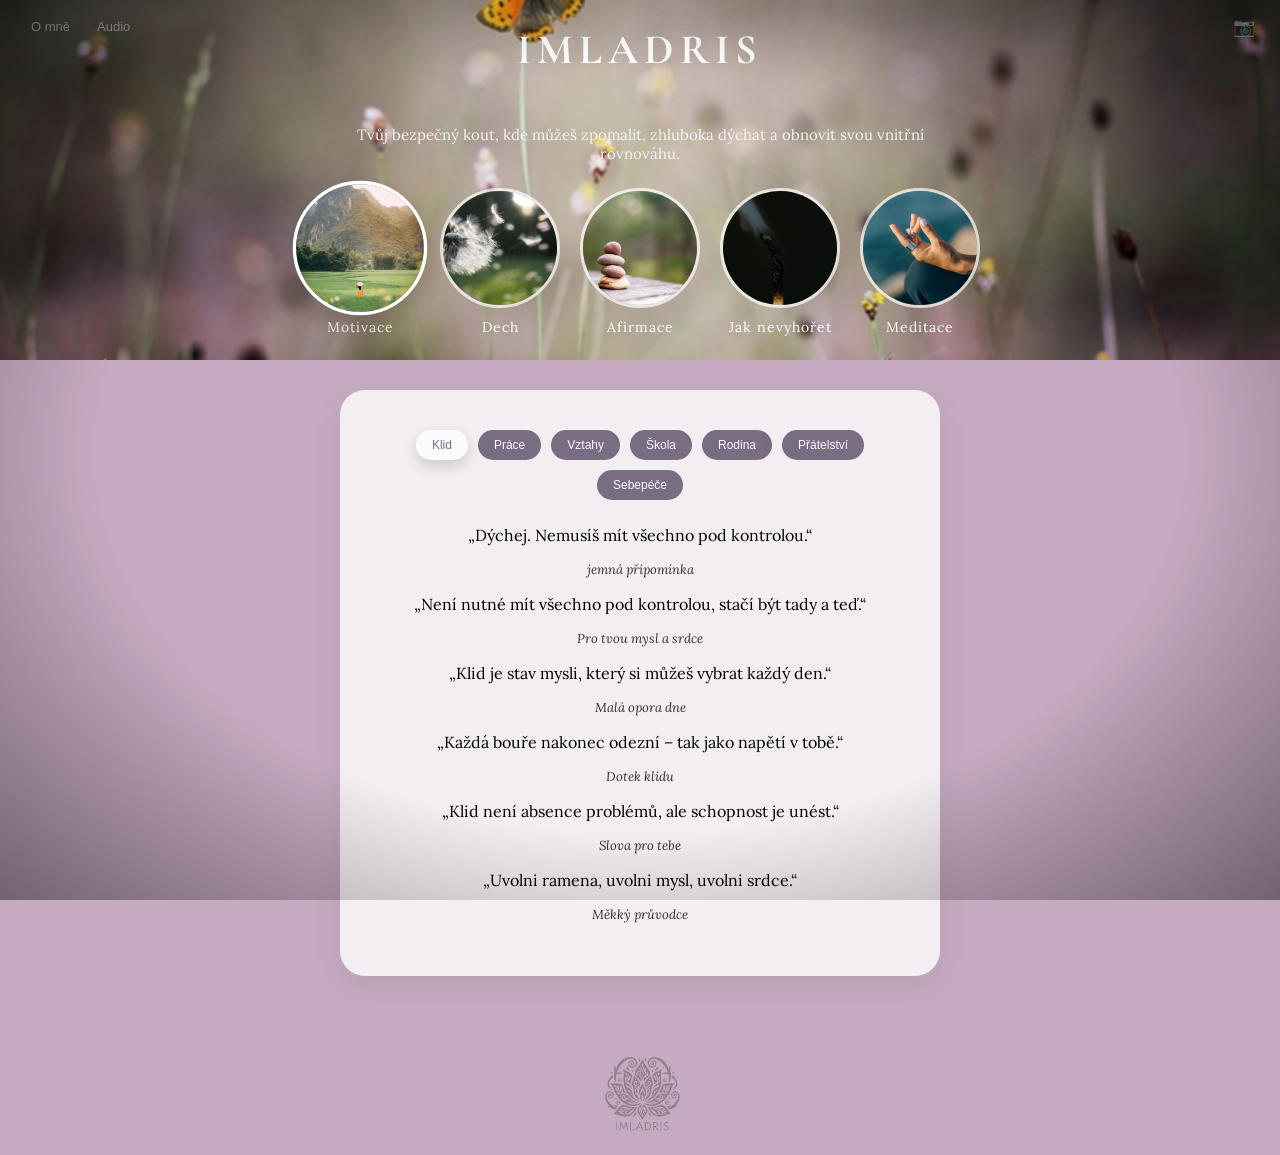
==== index.html @ 2e2b62f1 "zase nejaky upravy ADHD" ====
<!DOCTYPE html>
<html lang="cs">
<head>
  <meta charset="UTF-8">
  <title>Imladris</title>

  <!-- Font pro nadpisy -->
  <link href="https://fonts.googleapis.com/css2?family=Aboreto&display=swap" rel="stylesheet">

  <!-- Font pro běžný text -->
  <link href="https://fonts.googleapis.com/css2?family=Cormorant+Garamond:wght@400;500&display=swap" rel="stylesheet">

  <link rel="stylesheet" href="style.css">
</head>

<body>

<!-- ===== HORNÍ LIŠTA ===== -->
<div class="top-bar">
  <div class="top-left">
    <button class="top-link" onclick="openInfo('about')">O mně</button>
    <button class="top-link" onclick="openInfo('audio')">Audio</button>
  </div>

  <div class="top-right">
    <span class="insta-icon">📷</span>
  </div>
</div>

<div id="about" class="info-box">Zatím tu nic není, ale brzy přibyde 💛</div>
<div id="audio" class="info-box">Zatím tu nic není, ale brzy přibyde 🎧</div>

<!-- ===== HERO ===== -->
<header class="hero">
  <div class="hero-overlay">
    <h1>IMLADRIS</h1>
    <div class="title-line"></div>
    <p class="hero-subtitle">
      Tvůj bezpečný kout, kde můžeš zpomalit, zhluboka dýchat a obnovit svou vnitřní rovnováhu.
    </p>

    <div class="image-menu">
      <div class="image-btn active" onclick="openSection('motivace', this)">
        <img src="images/motivace.jpg">
        <span>Motivace</span>
      </div>

      <div class="image-btn" onclick="openSection('dech', this)">
        <img src="images/dechove_cviceni.jpg">
        <span>Dech</span>
      </div>

      <div class="image-btn" onclick="openSection('afirmace', this)">
        <img src="images/peace.jpg">
        <span>Afirmace</span>
      </div>

      <div class="image-btn" onclick="openSection('nevyhoreni', this)">
        <img src="images/vyhoreni.jpg">
        <span>Jak nevyhořet</span>
      </div>

      <div class="image-btn" onclick="openSection('meditace', this)">
        <img src="images/meditace.jpg">
        <span>Meditace</span>
      </div>
    </div>
  </div>
</header>

<!-- ===== OBSAH ===== -->
<main class="content">

<!-- ========== MOTIVACE ========== -->
<section id="motivace" class="page-section active">
  <div class="milk-card">

    <!-- KATEGORIE -->
    <div class="motivation-menu">
      <button class="mot-btn active" onclick="openMotivation('klid', this)">Klid</button>
      <button class="mot-btn" onclick="openMotivation('prace', this)">Práce</button>
      <button class="mot-btn" onclick="openMotivation('vztahy', this)">Vztahy</button>
      <button class="mot-btn" onclick="openMotivation('skola', this)">Škola</button>
      <button class="mot-btn" onclick="openMotivation('rodina', this)">Rodina</button>
      <button class="mot-btn" onclick="openMotivation('pratelstvi', this)">Přátelství</button>
      <button class="mot-btn" onclick="openMotivation('sebepce', this)">Sebepéče</button>
    </div>

    <!-- ====== OBSAHY ====== -->

    <!-- KLID -->
    <div id="klid" class="mot-content active">
      <p class="quote">„Dýchej. Nemusíš mít všechno pod kontrolou.“</p>
      <p class="author">jemná připomínka</p>

      <p class="quote">„Není nutné mít všechno pod kontrolou, stačí být tady a teď.“</p>
      <p class="author">Pro tvou mysl a srdce</p>

      <p class="quote">„Klid je stav mysli, který si můžeš vybrat každý den.“</p>
      <p class="author">Malá opora dne</p>

      <p class="quote">„Každá bouře nakonec odezní – tak jako napětí v tobě.“</p>
      <p class="author">Dotek klidu</p>

      <p class="quote">„Klid není absence problémů, ale schopnost je unést.“</p>
      <p class="author">Slova pro tebe</p>

      <p class="quote">„Uvolni ramena, uvolni mysl, uvolni srdce.“</p>
      <p class="author">Měkký průvodce</p>
    </div>

    <!-- PRÁCE -->
    <div id="prace" class="mot-content">
      <p class="quote">„Dělej jednu věc v klidu. To stačí.“</p>
      <p class="author">pro pracovní den</p>

      <p class="quote">„Malé kroky každý den vedou k velkým výsledkům.“</p>
      <p class="author">Jemná připomínka</p>

      <p class="quote">„Soustřeď se na to, co můžeš ovlivnit, a zbytek nech být.“</p>
      <p class="author">Praktická rada</p>

      <p class="quote">„Kvalita je důležitější než kvantita.“</p>
      <p class="author">Malá opora dne</p>

      <p class="quote">„Práce, která dává smysl, se zvládá snáz.“</p>
      <p class="author">Dotek klidu</p>

      <p class="quote">„Chyby nejsou selhání, ale lekce.“</p>
      <p class="author">Užitečná moudrost</p>

      <p class="quote">„Produktivita začíná klidem a pořádkem v mysli.“</p>
      <p class="author">Slova pro tebe</p>

      <p class="quote">„Není ostuda požádat o pomoc. Ostuda je zůstávat v tichém vyčerpání.“</p>
      <p class="author">Měkký průvodce</p>

      <p class="quote">„Motivace je jako oheň – potřebuje pravidelnou péči.“</p>
      <p class="author">Inspirace dne</p>

      <p class="quote">„Každý úkol je příležitost se něco naučit.“</p>
      <p class="author">Malá připomínka</p>

      <p class="quote">„Práce je součást cesty, ne celý cíl.“</p>
      <p class="author">Jemná myšlenka</p>
    </div>

    <!-- VZTAHY -->
    <div id="vztahy" class="mot-content">
      <p class="quote">„Laskavost je forma síly.“</p>
      <p class="author">pro srdce</p>

      <p class="quote">„Vztahy nejsou o dokonalosti, ale o porozumění a trpělivosti.“</p>
      <p class="author">Jemná připomínka</p>

      <p class="quote">„Každý vztah je lekce, která nás učí o nás samotných.“</p>
      <p class="author">Moudrá rada</p>

      <p class="quote">„Komunikace je most, který spojuje srdce.“</p>
      <p class="author">Dotek klidu</p>

      <p class="quote">„Respekt a laskavost jsou pevnější než očekávání.“</p>
      <p class="author">Slova pro tebe</p>

      <p class="quote">„Vztahy prospívají tam, kde je více porozumění než kritiky.“</p>
      <p class="author">Malá opora</p>

      <p class="quote">„Lidé se mění a vztahy rostou, když jim dáme prostor.“</p>
      <p class="author">Jemná myšlenka</p>

      <p class="quote">„Sdílení radosti i smutku posiluje pouto.“</p>
      <p class="author">Užitečná moudrost</p>

      <p class="quote">„Vztahy jsou zrcadlem – ukazují, co v sobě potřebujeme pochopit.“</p>
      <p class="author">Inspirace dne</p>

      <p class="quote">„Naslouchat znamená milovat beze slov.“</p>
      <p class="author">Jemná připomínka</p>

      <p class="quote">„Každý vztah stojí na malých gestech, která se skládají v blízkost.“</p>
      <p class="author">Dotek klidu</p>
    </div>

    <!-- ŠKOLA -->
    <div id="skola" class="mot-content">
      <p class="quote">„Nejlepší způsob, jak předpovědět budoucnost, je ji vytvořit.“</p>
      <p class="author">Abraham Lincoln</p>

      <p class="quote">„Učení je dobrodružství, ne závod.“</p>
      <p class="author">Jemná připomínka</p>

      <p class="quote">„Každý den můžeš začít znovu – s čistou tabulí.“</p>
      <p class="author">Nový začátek</p>

      <p class="quote">„Chyby jsou známkou toho, že to zkoušíš.“</p>
      <p class="author">Poučení dne</p>

      <p class="quote">„Trpělivost je klíčem k pochopení.“</p>
      <p class="author">Malá opora</p>

      <p class="quote">„Učení je investice do sebe sama.“</p>
      <p class="author">Moudrá rada</p>

      <p class="quote">„Každá otázka tě posune dál.“</p>
      <p class="author">Dotek klidu</p>

      <p class="quote">„Paměť roste opakováním, porozumění přemýšlením.“</p>
      <p class="author">Slova pro tebe</p>

      <p class="quote">„Odměň se za snahu, ne jen za výsledek.“</p>
      <p class="author">Malá radost</p>

      <p class="quote">„Sdílení znalostí posiluje pochopení.“</p>
      <p class="author">Užitečná moudrost</p>

      <p class="quote">„Každý den se můžeš naučit něco, co ti změní pohled.“</p>
      <p class="author">Inspirace dne</p>
    </div>

    <!-- RODINA -->
    <div id="rodina" class="mot-content">
      <p class="quote">„Rodina je místo, kde začíná láska a nikdy nekončí.“</p>
      <p class="author">Jemná připomínka</p>

      <p class="quote">„Domov nejsou zdi, ale lidé, kteří tě přijímají.“</p>
      <p class="author">Malá opora</p>

      <p class="quote">„Rodina učí trpělivosti, odpuštění a bezpodmínečné lásce.“</p>
      <p class="author">Užitečná moudrost</p>

      <p class="quote">„Každý člen rodiny přináší do života jedinečné světlo.“</p>
      <p class="author">Dotek klidu</p>

      <p class="quote">„Společné chvíle jsou poklady, které čas nemůže vzít.“</p>
      <p class="author">Slova pro tebe</p>

      <p class="quote">„Rodina je zázemí, kam se srdce vrací, i když se svět mění.“</p>
      <p class="author">Jemná myšlenka</p>

      <p class="quote">„Láska v rodině se nepočítá, jen se cítí.“</p>
      <p class="author">Inspirace dne</p>

      <p class="quote">„Naslouchání v rodině je dar, který se vrací.“</p>
      <p class="author">Malá opora</p>

      <p class="quote">„Rodina drží, když se cítíš ztracená.“</p>
      <p class="author">Jemná připomínka</p>

      <p class="quote">„I malá laskavost v rodině má velkou hodnotu.“</p>
      <p class="author">Dotek klidu</p>
    </div>

    <!-- PŘÁTELSTVÍ -->
    <div id="pratelstvi" class="mot-content">
      <p class="quote">„Přátelé jsou rodina, kterou si vybíráme.“</p>
      <p class="author">Jemná připomínka</p>

      <p class="quote">„Pravé přátelství roste z důvěry a respektu.“</p>
      <p class="author">Malá opora</p>

      <p class="quote">„S přáteli je smích radostnější a starosti lehčí.“</p>
      <p class="author">Dotek klidu</p>

      <p class="quote">„Přátelství není o množství času, ale o jeho kvalitě.“</p>
      <p class="author">Slova pro tebe</p>

      <p class="quote">„Dobrý přítel rozumí i tvému tichu.“</p>
      <p class="author">Jemná myšlenka</p>

      <p class="quote">„Přátelé ti pomáhají najít cestu, když ji sama nevidíš.“</p>
      <p class="author">Inspirace dne</p>

      <p class="quote">„Sdílení radosti nás učí vděčnosti.“</p>
      <p class="author">Malá opora</p>

      <p class="quote">„Přátelství je vzácné – pečuj o něj.“</p>
      <p class="author">Jemná připomínka</p>

      <p class="quote">„Skutečný přítel ti dovolí být sama sebou.“</p>
      <p class="author">Dotek klidu</p>

      <p class="quote">„Přátelství se pozná podle laskavosti, ne podle slov.“</p>
      <p class="author">Slova pro tebe</p>
    </div>

    <!-- SEBEPÉČE -->
    <div id="sebepce" class="mot-content">
      <p class="quote">„Péče o sebe není sobeckost, je to nutnost.“</p>
      <p class="author">Jemná připomínka</p>

      <p class="quote">„Odpočinek je součástí rovnováhy.“</p>
      <p class="author">Malá opora</p>

      <p class="quote">„Dovol si být tady a teď.“</p>
      <p class="author">Dotek klidu</p>

      <p class="quote">„Každý den si dopřej malou chvíli pro sebe.“</p>
      <p class="author">Slova pro tebe</p>

      <p class="quote">„Sebepéče začíná uznáním vlastních potřeb.“</p>
      <p class="author">Jemná myšlenka</p>

      <p class="quote">„Mé tělo i mysl si zaslouží laskavost.“</p>
      <p class="author">Inspirace dne</p>

      <p class="quote">„Když se starám o sebe, mohu lépe pečovat o ostatní.“</p>
      <p class="author">Malá opora</p>

      <p class="quote">„Malé radosti vedou k vnitřní rovnováze.“</p>
      <p class="author">Jemná připomínka</p>

      <p class="quote">„Říkat „ne“ je součást respektu k sobě.“</p>
      <p class="author">Dotek klidu</p>

      <p class="quote">„Sebepéče je investice do energie a klidu.“</p>
      <p class="author">Slova pro tebe</p>
    </div>

  </div>
</section>


    <!-- SEBEPÉČE -->
    <div id="sebepce" class="mot-content">
      <p class="quote">„Péče o sebe není sobeckost, je to nutnost.“</p>
      <p class="author">Jemná připomínka</p>

      <p class="quote">„Odpočinek je součástí rovnováhy.“</p>
      <p class="author">Malá opora</p>

      <p class="quote">„Dovol si být tady a teď.“</p>
      <p class="author">Dotek klidu</p>

      <p class="quote">„Každý den si dopřej malou chvíli pro sebe.“</p>
      <p class="author">Slova pro tebe</p>

      <p class="quote">„Sebepéče začíná uznáním vlastních potřeb.“</p>
      <p class="author">Jemná myšlenka</p>

      <p class="quote">„Mé tělo i mysl si zaslouží laskavost.“</p>
      <p class="author">Inspirace dne</p>

      <p class="quote">„Když se starám o sebe, mohu lépe pečovat o ostatní.“</p>
      <p class="author">Malá opora</p>

      <p class="quote">„Malé radosti vedou k vnitřní rovnováze.“</p>
      <p class="author">Jemná připomínka</p>

      <p class="quote">„Říkat „ne“ je součást respektu k sobě.“</p>
      <p class="author">Dotek klidu</p>

      <p class="quote">„Sebepéče je investice do energie a klidu.“</p>
      <p class="author">Slova pro tebe</p>

  </div>
</section>

  </div>
</section>

<!-- ========== DECHOVÉ CVIČENÍ ========== -->
<section id="dech" class="page-section">
  <div class="milk-card breath-section">

    <!-- KVĚT -->
    <div class="flower-wrap">
      <div class="flower">
        <span></span><span></span><span></span><span></span>
        <span></span><span></span><span></span><span></span>
      </div>
    </div>
<p class="quote">
  Sleduj pohyb květu jen jako jemnou připomínku zpomalit.<br>
  Nemusíš dýchat přesně podle něj – dýchej tak, jak je ti příjemné.
</p>

<p class="quote">„Dech je most mezi tělem a myslí.“</p>

<div class="breath-text">
  <p><strong>Nádech:</strong> klidně a přirozeně</p>
  <p><strong>Výdech:</strong> o něco delší než nádech</p>
  <p><strong>Pauza:</strong> jen když se sama objeví</p>
</div>

<p class="author">
  Pokud se kdykoli cítíš nepříjemně,<br>
  klidně se vrať ke svému přirozenému dechu.
</p>


</div>
</section>

<!-- ========== AFIRMACE ========== -->
<section id="afirmace" class="page-section">
  <div class="milk-card">

    <h2 class="section-title">Vyber si afirmace podle toho, co dnes potřebuješ</h2>

    <p class="intro-text">
      Afirmace jsou pozitivní věty, které mění vnitřní dialog, podporují klid,
      sebevědomí a motivaci. Pomáhají přijímat sebe i život s větší laskavostí.
    </p>

    <p class="intro-text"><em>Naslouchej sobě a klikni:</em></p>

    <!-- TLAČÍTKA -->
    <div class="affirmation-menu">
      <button class="aff-btn active" onclick="openAffirmation('af-klid', this)">Klid</button>
      <button class="aff-btn" onclick="openAffirmation('af-sebeduvera', this)">Sebedůvěra</button>
      <button class="aff-btn" onclick="openAffirmation('af-tezkedny', this)">Těžké dny</button>
      <button class="aff-btn" onclick="openAffirmation('af-rano', this)">Ráno</button>
      <button class="aff-btn" onclick="openAffirmation('af-vecer', this)">Večer</button>
    </div>

    <!-- ===== OBSAHY ===== -->

    <!-- KLID -->
    <div id="af-klid" class="aff-content active">
      <p class="aff">✧ Dýchám pomalu a moje tělo se uvolňuje.</p>
      <p class="aff">✧ Nemusím mít všechno pod kontrolou.</p>
      <p class="aff">✧ V tomto okamžiku jsem v bezpečí.</p>
      <p class="aff">✧ Dovoluji si zpomalit.</p>
      <p class="aff">✧ Klid začíná jedním vědomým nádechem.</p>
      <p class="aff">✧ Teď nemusím nic řešit.</p>
      <p class="aff">✧ Je v pořádku být unavená.</p>
    </div>

    <!-- SEBEDŮVĚRA -->
    <div id="af-sebeduvera" class="aff-content">
      <p class="aff">✧ Jsem dost dobrá taková, jaká jsem dnes.</p>
      <p class="aff">✧ Nemusím být dokonalá, abych měla hodnotu.</p>
      <p class="aff">✧ Věřím si, i když si nejsem jistá.</p>
      <p class="aff">✧ Moje cesta je jedinečná.</p>
      <p class="aff">✧ Dovoluji si růst vlastním tempem.</p>
      <p class="aff">✧ Moje rozhodnutí mají váhu.</p>
    </div>

    <!-- TĚŽKÉ DNY -->
    <div id="af-tezkedny" class="aff-content">
      <p class="aff">✧ Dnes stačí málo.</p>
      <p class="aff">✧ I to, že jsem vstala, se počítá.</p>
      <p class="aff">✧ Nemusím být silná pořád.</p>
      <p class="aff">✧ Tento den mě nedefinuje.</p>
      <p class="aff">✧ Je v pořádku cítit se tak, jak se cítím.</p>
      <p class="aff">✧ Dělám, co můžu – a to stačí.</p>
      <p class="aff">✧ I tohle přejde.</p>
    </div>

    <!-- RÁNO -->
    <div id="af-rano" class="aff-content">
      <p class="aff">✧ Dnes půjdu krok za krokem.</p>
      <p class="aff">✧ Dovoluji si začít pomalu.</p>
      <p class="aff">✧ Dnes budu k sobě laskavá.</p>
      <p class="aff">✧ Můj den nemusí být dokonalý, aby byl dobrý.</p>
      <p class="aff">✧ Otevřu se tomu, co den přinese.</p>
    </div>

    <!-- VEČER -->
    <div id="af-vecer" class="aff-content">
      <p class="aff">✧ Dělala jsem dnes, co bylo v mých silách.</p>
      <p class="aff">✧ Dovoluji si odložit dnešní starosti.</p>
      <p class="aff">✧ Teď je čas odpočinku.</p>
      <p class="aff">✧ Můj den může skončit klidem.</p>
      <p class="aff">✧ Teď je čas odpočinku.</p>
    </div>

  </div>
</section>

<!-- ========== NEVYHOŘET ========== -->
<section id="nevyhoreni" class="page-section">
  <div class="milk-card">

    <h2 class="section-title">Jak nevyhořet</h2>
    <p class="intro-text">
      Prostor pro zpomalení, návrat k sobě a ochranu vlastní energie.
    </p>

    <!-- TLAČÍTKA -->
    <div class="burnout-menu">
      <button class="burn-btn active" onclick="openBurnout('burn-plan', this)">
        Jemný plán proti vyhoření
      </button>
      <button class="burn-btn" onclick="openBurnout('burn-feel', this)">
        Když cítíš vyhoření
      </button>
      <button class="burn-btn" onclick="openBurnout('burn-words', this)">
        Slova proti vyhoření
      </button>
      <button class="burn-btn" onclick="openBurnout('burn-after', this)">
        Když už jsi vyhořela
      </button>
    </div>

    <!-- ===== OBSAHY ===== -->

    <!-- JEMNÝ PLÁN -->
    <div id="burn-plan" class="burn-content active">

      <p><strong>Uznání vlastní lidskosti</strong><br>
      Není ostuda být unavená. Život je náročný a každý z nás má své limity.
      Přijmi, že nejsi superhrdinka, i když často musíš nést hodně.</p>

      <p><strong>Denní kotvy klidu</strong><br>
      Najdi si každý den alespoň jednu chvíli, kdy se zastavíš, zhluboka dýcháš
      a dovolíš si být jen tady. I pět minut je cenné.</p>

      <p><strong>Malé kroky místo obrovských očekávání</strong><br>
      Nepokoušej se zvládnout všechno najednou. I malý úspěch je výhra.</p>

      <p><strong>Vnitřní dialog s laskavostí</strong><br>
      Sleduj, jak se ke svému vnitřnímu já chováš. Nahraď kritiku soucitem,
      mluv k sobě jako k nejlepšímu příteli.</p>

      <p><strong>Pravidelné doplňování energie</strong><br>
      Není to jen odpočinek – je to vyživování těla, mysli i duše:
      krátká procházka, teplý čaj, meditace, hudba, kniha.</p>

      <p><strong>Říkat „ne“ bez výčitek</strong><br>
      Každé „ano“ něčemu vyčerpávajícímu je ztráta energie.
      Uč se chránit své hranice.</p>

      <p><strong>Soustředění na to, co můžeš ovlivnit</strong><br>
      Klid i síla rostou tam, kde se zaměřuješ na svůj malý,
      ale skutečný vliv.</p>

      <p><strong>Podpora a sdílení</strong><br>
      Není slabost požádat o pomoc. Sdílení tíhy uleví.</p>

      <p><strong>Rituály a symboly</strong><br>
      Malé rituály přinášejí bezpečí a stabilitu:
      ranní dech, svíčka, deník, krátká meditace.</p>

      <p><strong>Oslava malých vítězství</strong><br>
      I přežití náročného dne je úspěch.</p>
    </div>

    <!-- KDYŽ CÍTÍŠ -->
    <div id="burn-feel" class="burn-content">
      <ul class="soft-list">
        <li>Zastav se. Nemusíš hned znovu „fungovat“.</li>
        <li>Dýchej a dovol si emoce.</li>
        <li>Udělej jednu malou věc jen pro sebe.</li>
        <li>Vyhoření není selhání, ale signál.</li>
        <li>Malé kroky se počítají.</li>
      </ul>
    </div>

    <!-- SLOVA -->
    <div id="burn-words" class="burn-content">
      <ul class="soft-list">
        <li>Uznání vlastní lidskosti</li>
        <li>Denní kotvy klidu</li>
        <li>Malé kroky místo obrovských očekávání</li>
        <li>Vnitřní dialog s laskavostí</li>
        <li>Pravidelné doplňování energie</li>
        <li>Říkat „ne“ bez výčitek</li>
        <li>Podpora a sdílení</li>
        <li>Oslava malých vítězství</li>
      </ul>
    </div>

    <!-- KDYŽ UŽ -->
    <div id="burn-after" class="burn-content">
      <ul class="soft-list">
        <li>Přijetí stavu</li>
        <li>Zpomalení bez viny</li>
        <li>Dech jako kotva</li>
        <li>Ochrana hranic</li>
        <li>Podpora od druhých</li>
        <li>Jemné návraty k sobě</li>
        <li>Sebelaskavost</li>
        <li>Důvěra v návrat energie</li>
      </ul>
    </div>

  </div>
</section>


<!-- ================== -->
<!--   SEKCE MEDITACE   -->
<!-- ================== -->
<section id="meditace" class="page-section">

  <div class="milk-card meditation-wrap">

    <h2 class="section-title">Meditace</h2>
    <p class="meditation-intro">
      Tady najdeš jemné vedené meditace pro chvíle, kdy potřebuješ zpomalit,
      nadechnout se a vrátit se k sobě.<br>
      Nejde o výkon. Nejde o dokonalost. Jen o klidný okamžik.
    </p>

    <!-- BUTTONY MEDITACÍ -->
    <div class="meditation-menu">
      <button class="med-btn active" onclick="openMeditation('med-safe', this)">Bezpečné místo</button>
      <button class="med-btn" onclick="openMeditation('med-breath', this)">Návrat k dechu</button>
      <button class="med-btn" onclick="openMeditation('med-body', this)">Uvolnění těla</button>
      <button class="med-btn" onclick="openMeditation('med-kind', this)">Laskavost k sobě</button>
      <button class="med-btn" onclick="openMeditation('med-evening', this)">Večerní zklidnění</button>
      <button class="med-btn" onclick="openMeditation('med-heavy', this)">Když je mi těžko</button>
    </div>

    <!-- ===== OBSAHY MEDITACÍ ===== -->

    <!-- Bezpečné místo -->
    <div id="med-safe" class="med-content active">
      <h3>Bezpečné místo</h3>
      <p>
        Pohodlně se posaď nebo si lehni. Zavři oči, pokud je to příjemné.<br><br>
        Představ si místo, kde je ti dobře. Možná je to louka, les, pokoj nebo jen ticho.
        Vnímej barvy, světlo, teplotu vzduchu.<br><br>
        Tady nemusíš nic řešit. Tady jsi v bezpečí.
        Zůstaň tu několik dechů a dovol si spočinout.
      </p>
      <p class="med-end">Vrať se kdykoliv, kdy budeš potřebovat klid.</p>
    </div>

    <!-- Návrat k dechu -->
    <div id="med-breath" class="med-content">
      <h3>Návrat k dechu</h3>
      <p>
        Polož si jednu ruku na břicho a druhou na hruď.<br><br>
        Nadechuj se nosem na <strong>4 doby</strong>…  
        na chvíli dech zadrž…  
        a pomalu vydechuj ústy opět na <strong>4 doby</strong>.<br><br>
        Opakuj v klidném rytmu.  
        Sleduj, jak se břicho při nádechu zvedá a při výdechu klesá.
      </p>
      <p class="med-end">Dech je vždycky s tebou. Stačí se k němu vrátit.</p>
    </div>

    <!-- Uvolnění těla -->
    <div id="med-body" class="med-content">
      <h3>Uvolnění těla</h3>
      <p>
        Zavři oči a postupně projdi pozorností celé tělo.<br><br>
        Čelo… ramena… ruce… břicho… nohy…<br>
        Každému místu dovol, aby povolilo.<br><br>
        Nemusíš nic měnit. Jen si všimni a dovol uvolnění přijít.
      </p>
      <p class="med-end">Tělo ví, jak se uvolnit. Stačí mu dát prostor.</p>
    </div>

    <!-- Laskavost k sobě -->
    <div id="med-kind" class="med-content">
      <h3>Laskavost k sobě</h3>
      <p>
        Polož si ruku na srdce a tiše si řekni:<br><br>
        „Jsem v pořádku taková, jaká jsem.“<br>
        „Dělám, co je v mých silách.“<br><br>
        Dovol si cítit jemnost těchto slov.
      </p>
      <p class="med-end">Laskavost začíná u tebe.</p>
    </div>

    <!-- Večerní zklidnění -->
    <div id="med-evening" class="med-content">
      <h3>Večerní zklidnění</h3>
      <p>
        Den se chýlí ke konci.  
        Představ si, že s každým výdechem odkládáš starosti dne.<br><br>
        Dnes už nemusíš nic řešit.  
        Teď je čas odpočinku.
      </p>
      <p class="med-end">Dovoluji si klid.</p>
    </div>

    <!-- Když je mi těžko -->
    <div id="med-heavy" class="med-content">
      <h3>Když je mi těžko</h3>
      <p>
        Pokud je ti dnes těžko, je to v pořádku.<br><br>
        Nemusíš být silná.  
        Stačí být tady a dýchat.<br><br>
        I tenhle stav jednou přejde.
      </p>
      <p class="med-end">Nejsi na to sama.</p>
    </div>

    <!-- AUDIO MEDITACE BUTTON -->
    <div class="audio-area">
      <button class="audio-btn" onclick="showAudioInfo()">🎧 Audio meditace</button>
      <div id="audio-info" class="audio-info">
        Zatím není nahrána, ale už na tom pracujeme 🌿
      </div>
    </div>

  </div>
</section>


</main>

<div class="logo-stamp">
  <img src="images/logo_Imladris.png" alt="Imladris logo">
</div>

<!-- ===== SCRIPTY ===== -->
<script>
function openSection(id, el) {
  document.querySelectorAll('.page-section')
    .forEach(s => s.classList.remove('active'));

  document.querySelectorAll('.image-btn')
    .forEach(b => b.classList.remove('active'));

  document.getElementById(id).classList.add('active');
  el.classList.add('active');
}

function openInfo(id) {
  document.querySelectorAll('.info-box')
    .forEach(b => b.style.display = 'none');

  const box = document.getElementById(id);
  if (box) {
    box.style.display = 'block';
    setTimeout(() => box.style.display = 'none', 3000);
  }
}
</script>

<script>
// univerzální funkce pro všechna tlačítka
function setActive(buttonsSelector, contentsSelector, id, el) {

  // zruš aktivní tlačítka
  document.querySelectorAll(buttonsSelector)
    .forEach(b => b.classList.remove('active'));

  // zruš aktivní obsahy
  document.querySelectorAll(contentsSelector)
    .forEach(c => c.classList.remove('active'));

  // nastav nové
  el.classList.add('active');
  document.getElementById(id).classList.add('active');
}

/* MOTIVACE */
function openMotivation(id, el) {
  setActive('.mot-btn', '.mot-content', id, el);
}

/* AFIRMACE */
function openAffirmation(id, el) {
  setActive('.aff-btn', '.aff-content', id, el);
}

/* VYHOŘENÍ */
function openBurnout(id, el) {
  setActive('.burn-btn', '.burn-content', id, el);
}

/* MEDITACE */
function openMeditation(id, el) {
  setActive('.med-btn', '.med-content', id, el);
}
</script>

<script>
function showAudioInfo() {
  const box = document.getElementById('audio-info');
  box.style.display = 'block';

  setTimeout(() => {
    box.style.display = 'none';
  }, 3000);
}
</script>
---- style.css ----
@import url('https://fonts.googleapis.com/css2?family=Lora&family=Cormorant+Garamond:wght@400;700&display=swap');

* {
  box-sizing: border-box;
}

body {
  margin: 0;
  font-family: 'Lora', serif;
  background-color: #b28cabbb;
}

/* ===== HERO ===== */
.hero {
  background-image: url("images/louka.jpg");
  background-size: cover;
  background-position: center;
  position: relative;
}

.hero-overlay {
  height: 100%;
  background: rgba(91, 77, 103, 0.03);
  backdrop-filter: blur(1px);
  display: flex;
  flex-direction: column;
  align-items: center;
  justify-content: center;
  text-align: center;
  padding: 30px;
}

.hero h1 {
  font-family: 'Cormorant Garamond', serif;
  letter-spacing: 6px;
  margin: 0;
  font-size: 42px;
  color: #fff;
}

.hero-subtitle {
  max-width: 600px;
  color: #f5f5f5;
  margin: 15px 0 25px;
  font-size: 15px;
}

/* ===== MENU ===== */
.main-menu {
  display: flex;
  gap: 12px;
  flex-wrap: wrap;
  justify-content: center;
}

.menu-btn {
  background: rgba(255,255,255,0.7);
  border: none;
  padding: 10px 18px;
  border-radius: 25px;
  cursor: pointer;
  font-size: 13px;
  transition: 0.3s;
}

.menu-btn:hover {
  background: rgba(255,255,255,0.9);
}

.menu-btn.active {
  background: #5b4d67;
  color: white;
}

/* ===== OBSAH ===== */
.content {
  padding: 30px 20px;
}

/* SEKCE */
.page-section {
  display: none;
}

.page-section.active {
  display: block;
}

/* MLÉČNÁ KARTA */
.milk-card {
  max-width: 600px;
  margin: 0 auto;
  background: rgba(255,255,255,0.8);
  padding: 40px;
  border-radius: 25px;
  text-align: center;
  box-shadow: 0 10px 30px rgba(0,0,0,0.08);
}
/* ===== OBRÁZKOVÉ MENU ===== */
.image-menu {
  display: flex;
  justify-content: center;
  gap: 20px;
  flex-wrap: wrap;
}

.image-btn {
  width: 120px;
  text-align: center;
  cursor: pointer;
  transition: 0.3s;
}

.image-btn img {
  width: 120px;
  height: 120px;
  object-fit: cover;
  border-radius: 50%;
  border: 3px solid rgba(255,255,255,0.7);
  transition: 0.3s;
}

.image-btn span {
  display: block;
  margin-top: 6px;
  font-size: 14px;
  color: #fff;
  letter-spacing: 1px;
}

.image-btn:hover img {
  transform: scale(1.05);
}

.image-btn.active img {
  border-color: #5b4d67;
}
.title-line {
  width: 160px;
  height: 1px;
  background: rgba(255, 255, 255, 0.7);
  margin: 10px auto 25px;
  box-shadow: 0 0 4px rgba(0,0,0,0.4);
}

/* ===== HORNÍ LIŠTA ===== */
.top-bar {
  position: absolute;
  top: 15px;
  left: 0;
  width: 100%;
  padding: 0 25px;
  display: flex;
  justify-content: space-between;
  align-items: center;
  z-index: 50;
}

.top-left {
  display: flex;
  gap: 15px;
}

.top-link {
  background: none;
  border: none;
  color: rgba(255, 255, 255, 0.715);
  font-size: 13px;
  cursor: pointer;
  opacity: 0.8;
  transition: 0.3s;
}

.top-link:hover {
  opacity: 1;
  text-decoration: underline;
}

.top-right .insta-icon {
  font-size: 18px;
  cursor: pointer;
  opacity: 0.7;
}

.top-right .insta-icon:hover {
  opacity: 1;
}
/* ===== INFO OKNA ===== */
.info-box {
  position: fixed;
  top: 80px;
  left: 50%;
  transform: translateX(-50%);
  background: rgba(255,255,255,0.9);
  padding: 18px 25px;
  border-radius: 18px;
  font-size: 14px;
  color: #333;
  display: none;
  z-index: 100;
  box-shadow: 0 10px 25px rgba(0,0,0,0.15);
}
/* ===== ANIMACE AKTIVNÍHO KOLEČKA ===== */

/* základ – ať se vše hýbe plynule */
.image-btn img {
  transition: transform 0.25s ease, box-shadow 0.25s ease, border-color 0.25s ease;
}

/* aktivní stav */
.image-btn.active img {
  transform: scale(1.12);
  box-shadow: 0 10px 25px rgba(0,0,0,0.25);
  border-color: #ffffff;
}

/* jemné „nadechnutí“ při kliknutí */
.image-btn.active {
  animation: softPulse 0.35s ease-out;
}

@keyframes softPulse {
  0%   { transform: scale(1); }
  60%  { transform: scale(1.05); }
  100% { transform: scale(1); }
}
/* ===== MOTIVACE – MALÁ KOLEČKA ===== */
.motivation-menu {
  display: flex;
  flex-wrap: wrap;
  justify-content: center;
  gap: 10px;
  margin-bottom: 25px;
}

.mot-btn {
  background: #5b4d67;
  color: white;
  border: none;
  padding: 8px 16px;
  border-radius: 50px;
  font-size: 12px;
  cursor: pointer;
  opacity: 0.8;
  transition: 0.3s;
}

.mot-btn:hover {
  opacity: 1;
}

.mot-btn.active {
  background: #ffffff;
  color: #5b4d67;
  box-shadow: 0 6px 15px rgba(0,0,0,0.2);
}

/* ===== OBSAHY ===== */
.mot-content {
  display: none;
}

.mot-content.active {
  display: block;
}
/* ================== DECH ================== */

.breath-section {
  text-align: center;
}

/* ===== KVĚT – DECHOVÁ ANIMACE ===== */

.flower-wrap {
  display: flex;
  justify-content: center;
  margin: 30px 0;
}

.flower {
  position: relative;
  width: 160px;
  height: 160px;
  animation: breathing 10s ease-in-out infinite;
}

/* lístky */
.flower span {
  position: absolute;
  width: 70px;
  height: 100px;
  background: linear-gradient(to top, #c9b6d6, #f2eaf7);
  border-radius: 50% 50% 0 0;
  transform-origin: bottom center;
  opacity: 0.9;
}

/* rozmístění lístků – TOTO JE DŮLEŽITÉ */
.flower span:nth-child(1){transform: rotate(0deg)   translateY(-22px);}
.flower span:nth-child(2){transform: rotate(45deg)  translateY(-22px);}
.flower span:nth-child(3){transform: rotate(90deg)  translateY(-22px);}
.flower span:nth-child(4){transform: rotate(135deg) translateY(-22px);}
.flower span:nth-child(5){transform: rotate(180deg) translateY(-22px);}
.flower span:nth-child(6){transform: rotate(225deg) translateY(-22px);}
.flower span:nth-child(7){transform: rotate(270deg) translateY(-22px);}
.flower span:nth-child(8){transform: rotate(315deg) translateY(-22px);}

/* ===== DECH KVĚTU (celý tvar) ===== */
@keyframes breathing {
  0%   { transform: scale(0.95); }
  25%  { transform: scale(1.08); }
  45%  { transform: scale(1.08); }
  70%  { transform: scale(0.92); }
  100% { transform: scale(0.95); }
}


/* texty */
.breath-text {
  margin: 20px 0;
  font-size: 15px;
}

.author {
  font-style: italic;
  font-size: 13px;
  opacity: 0.8;
}
/* ===== AFIRMACE ===== */

.section-title {
  text-align: center;
  margin-bottom: 15px;
}

.intro-text {
  text-align: center;
  font-size: 16px;
  margin-bottom: 10px;
}

/* tlačítka */
.affirmation-menu {
  display: flex;
  flex-wrap: wrap;
  justify-content: center;
  gap: 10px;
  margin: 20px 0;
}

.aff-btn {
  background: #c7b6d8;
  border: none;
  padding: 8px 16px;
  border-radius: 20px;
  cursor: pointer;
  font-family: 'Cormorant Garamond', serif;
  transition: 0.3s;
}

.aff-btn {
  background: #d8d1df;
}

.aff-btn.active {
  background: #5b4d67;   /* stejná jako motivace */
  color: white;
}


/* obsah */
.aff-content {
  display: none;
  margin-top: 20px;
}

.aff-content.active {
  display: block;
  animation: fadeAff 0.6s ease;
}

@keyframes fadeAff {
  from { opacity: 0; transform: translateY(6px); }
  to   { opacity: 1; transform: translateY(0); }
}

/* jednotlivé afirmace */
.aff {
  font-size: 18px;
  margin: 8px 0;
}
/* ===== JAK NEVYHOŘET ===== */

.burnout-menu {
  display: flex;
  flex-wrap: wrap;
  justify-content: center;
  gap: 10px;
  margin: 20px 0;
}

.burn-btn {
  background: #d8c7d9;
  border: none;
  padding: 8px 14px;
  border-radius: 20px;
  cursor: pointer;
  font-family: 'Cormorant Garamond', serif;
  transition: 0.3s;
}

.burn-btn {
  background: #d8d1df;
}

.burn-btn.active {
  background: #5b4d67;   /* stejná jako motivace */
  color: white;
}


.burn-content {
  display: none;
  margin-top: 20px;
  font-size: 17px;
  line-height: 1.6;
}

.burn-content.active {
  display: block;
  animation: fadeBurn 0.6s ease;
}

@keyframes fadeBurn {
  from { opacity: 0; transform: translateY(6px); }
  to   { opacity: 1; transform: translateY(0); }
}

.soft-list {
  padding-left: 20px;
}

.soft-list li {
  margin: 8px 0;
}
/* ===================== */
/*     MEDITACE         */
/* ===================== */

.meditation-wrap {
  max-width: 700px;
  margin: 0 auto;
  text-align: center;
}

.meditation-intro {
  margin-bottom: 25px;
  font-size: 16px;
  line-height: 1.6;
}

.meditation-menu {
  display: flex;
  flex-wrap: wrap;
  justify-content: center;
  gap: 10px;
  margin-bottom: 25px;
}

.med-btn {
  background: rgba(140, 120, 160, 0.15);
  border: 1px solid rgba(140, 120, 160, 0.3);
  padding: 8px 16px;
  border-radius: 20px;
  cursor: pointer;
  font-size: 13px;
  transition: 0.3s;
}

.med-btn {
  background: rgba(91, 77, 103, 0.15);   /* z barvy motivace */
  border: 1px solid rgba(91, 77, 103, 0.3);
}

.med-btn.active {
  background: #5b4d67;   /* stejná jako motivace */
  color: white;
}


.med-content {
  display: none;
  opacity: 0;
  transition: opacity 0.4s ease;
  margin-top: 20px;
}

.med-content.active {
  display: block;
  opacity: 1;
}

.med-content h3 {
  margin-bottom: 10px;
}

.med-content p {
  line-height: 1.7;
}

.med-end {
  margin-top: 15px;
  font-style: italic;
  opacity: 0.85;
}

/* AUDIO */
.audio-area {
  margin-top: 35px;
}

.audio-btn {
  border-radius: 50%;
  padding: 14px 20px;
  border: none;
  background: #5b4d67;
  color: white;
  cursor: pointer;
  transition: 0.3s;
}

.audio-btn:hover {
  transform: scale(1.05);
}

.audio-info {
  display: none;
  margin-top: 10px;
  font-size: 14px;
  opacity: 0.8;
}
/* ===== LOGO POD RÁMEM ===== */
.logo-stamp {
  margin-top: 25px;
  text-align: center;
}

.logo-stamp img {
  width: 120px;          /* klidně pak změníš */
  opacity: 0.35;        /* jemné razítko */
  filter: grayscale(100%);
  transition: 0.3s ease;
}

.logo-stamp img:hover {
  opacity: 0.6;         /* lehce se zvýrazní při najetí */
}
body::before {
  content: "";
  position: fixed;
  inset: 0;
  pointer-events: none;
  background: radial-gradient(
    ellipse at center,
    rgba(255, 255, 255, 0) 60%,
    rgba(0, 0, 0, 0.418) 100%
  );
  z-index: 9999;
}
/* ================= SJEDNOCENÍ VZHLEDU TLAČÍTEK ================= */
/* Motivace, Afirmace, Meditace, Vyhoření – stejné chování */

/* ZÁKLAD */
.mot-btn,
.aff-btn,
.med-btn,
.burn-btn {
  background: #5b4d67;
  color: white;
  border: none;
  padding: 8px 16px;
  border-radius: 50px;
  font-size: 12px;
  cursor: pointer;
  opacity: 0.8;
  transition: 0.3s;
}

/* HOVER */
.mot-btn:hover,
.aff-btn:hover,
.med-btn:hover,
.burn-btn:hover {
  opacity: 1;
}

/* JEDINÝ SKUTEČNÝ AKTIVNÍ STAV */
.mot-btn.active,
.aff-btn.active,
.med-btn.active,
.burn-btn.active {
  background: #ffffff;
  color: #5b4d67;
  box-shadow: 0 6px 15px rgba(0,0,0,0.2);
}

/* VYPNUTÍ NATIVNÍCH EFEKTŮ PRO MOBILY */
.mot-btn:focus,
.mot-btn:active,
.aff-btn:focus,
.aff-btn:active,
.med-btn:focus,
.med-btn:active,
.burn-btn:focus,
.burn-btn:active {
  outline: none;
  box-shadow: none;
}
@media (max-width: 768px) {
  .content {
    padding: 25px 15px;
  }
}
/* ===== ÚPRAVA VÝŠKY HERO PODLE VELIKOSTI OBRAZOVKY ===== */

/* běžné monitory */
.hero {
  height: 40vh;
}

/* menší notebooky / nízké monitory */
@media (max-height: 800px) {
  .hero {
    height: 32vh;
  }
}

/* mobily */
@media (max-width: 768px) {
  .hero {
    height: 30vh;
  }
}
@media (min-width: 1200px) {
  .title-line {
    height: 2px;
    background: rgba(255,255,255,0.85);
  }
}
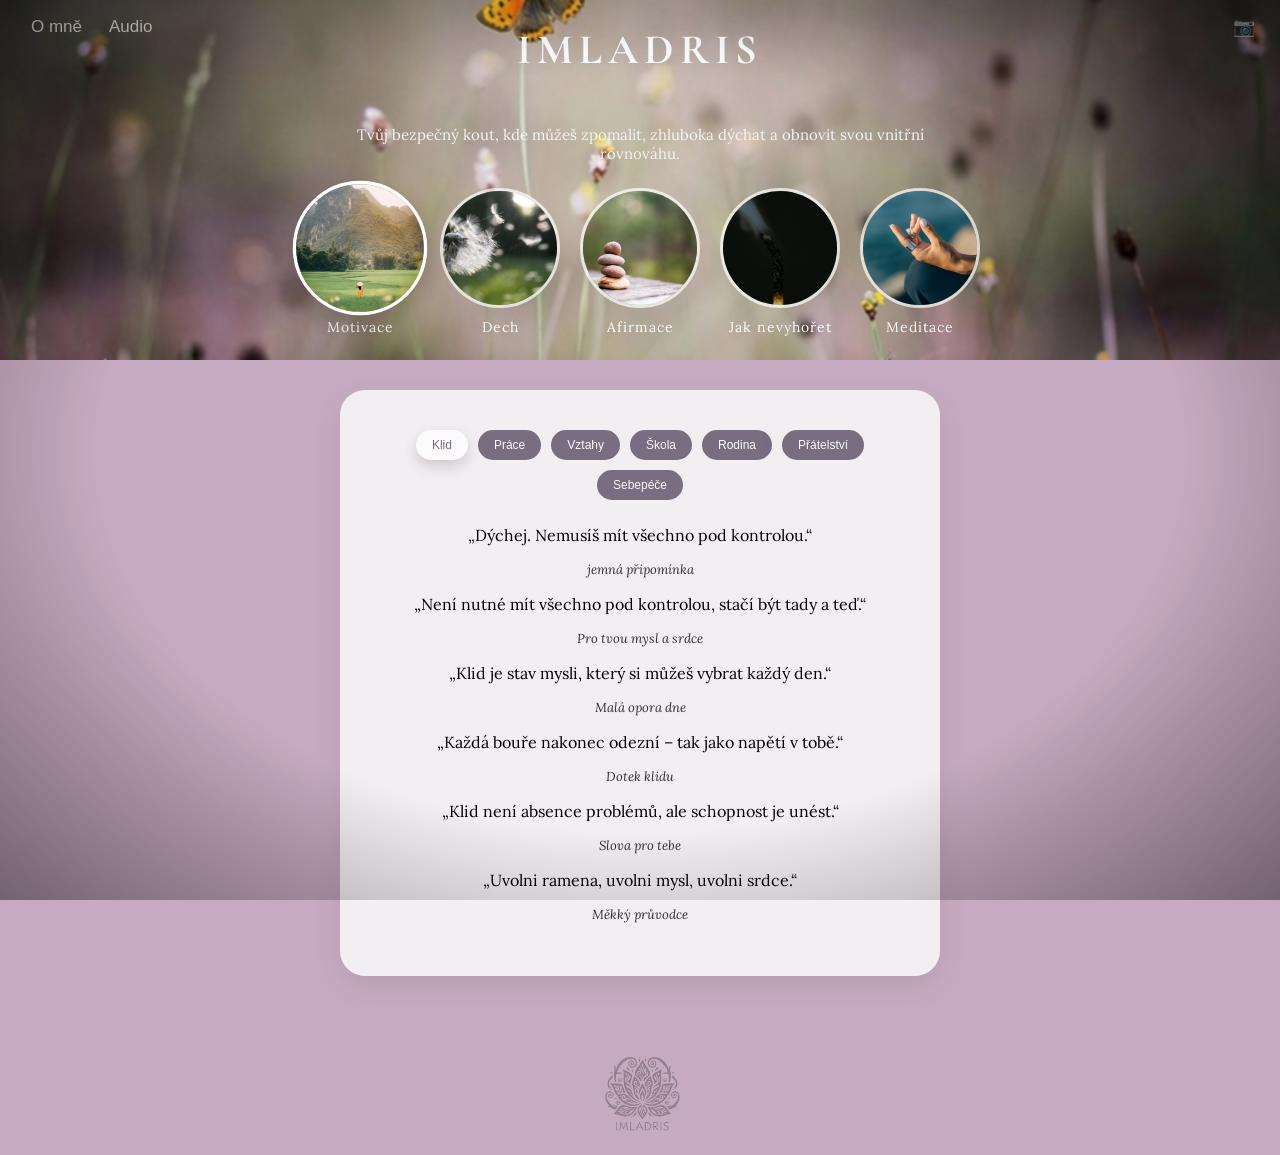
==== commit 831a200e: "pridani audia" ====
--- a/index.html
+++ b/index.html
@@ -18,7 +18,7 @@
 <!-- ===== HORNÍ LIŠTA ===== -->
 <div class="top-bar">
   <div class="top-left">
-    <button class="top-link" onclick="openInfo('about')">O mně</button>
+    <button class="top-link" onclick="openSection('about-me', this)">O mně</button>
     <button class="top-link" onclick="openInfo('audio')">Audio</button>
   </div>
 
@@ -27,7 +27,93 @@
   </div>
 </div>
 
-<div id="about" class="info-box">Zatím tu nic není, ale brzy přibyde 💛</div>
+<section id="about-me" class="page-section">
+  <div class="milk-card about-card">
+
+    <!-- obrázek -->
+    <img src="images/Omne.jpg" alt="O mně – Imladris" class="about-image">
+
+    <!-- tlačítko -->
+    <button class="story-btn" onclick="toggleStory()">
+      Chcete znát celý příběh?
+    </button>
+
+    <!-- skrytý text -->
+    <div id="full-story" class="story-content">
+
+      <p>Ahoj,</p>
+
+      <p>
+        jsem máma čtyř dětí, což už samo o sobě naznačuje,
+        že vnitřní klid opravdu potřebuji 😂
+      </p>
+
+      <p>
+        Někde jsem četla, že je fajn vědět něco o „autorovi“.
+        Ale já nejsem spisovatel 😂
+      </p>
+
+      <p><strong>Tak jak vlastně tenhle web vznikl?</strong></p>
+
+      <p>
+        Úplně náhodou. V IT se pohybuji už nějaký ten rok
+        (pracuji jako helpdesk operátor) a jednoho dne přišel kamarád
+        s nabídkou: „Kurz testera softwaru.“  
+        A to bych nebyla já (ADHD), abych potom hned ne-chňapla 😂
+      </p>
+
+      <p>
+        Jenže… co čert nechtěl, vůbec mě to neoslovilo.
+        Několikrát jsem to chtěla vzdát, zažila jsem pár menších vyhoření,
+        ale nakonec jsem se tím kurzem nějak prokousala a řekla si:
+        <em>„Tak tohle už nikdy.“</em>
+      </p>
+
+      <p>
+        No jo… ale „a teď se budeme opakovat“ – to bych nebyla já,
+        abych zase nekoukala po další výzvě 😂
+      </p>
+
+      <p>
+        Už od mala mě bavil design. Jenomže škola designu se jaksi nepovedla
+        (když jsem šla studovat aranžérku, nikdo mi neřekl,
+        že to znamená aranžování výloh 😆).
+      </p>
+
+      <p>
+        A najednou to přišlo. Jako blesk z čistého nebe:<br>
+        <strong>DESIGN WEBU!</strong>
+      </p>
+
+      <p>
+        „Jo! To je ono. Přesně tohle chci dělat.“
+      </p>
+
+      <p>
+        A tak přišel na svět tenhle web.  
+        A proč právě <strong>Imladris</strong>?
+      </p>
+
+      <p>
+        Imladris je elfské jméno pro Roklinku – místo bezpečí, klidu a moudrosti.
+        Přesně takový prostor jsem chtěla vytvořit i tady.
+      </p>
+
+      <p>
+        Tenhle web vznikl i proto, aby lidé věděli:
+        <strong>„Nejste na to sami.“</strong>
+      </p>
+
+      <p class="story-note">
+        Nejsem psycholog ani terapeut. Pokud je vám opravdu těžko,
+        prosím, vyhledejte odbornou pomoc.
+        Tenhle web berte jako podpůrné místo, ne jako náhradu péče.
+      </p>
+
+    </div>
+  </div>
+</section>
+
 <div id="audio" class="info-box">Zatím tu nic není, ale brzy přibyde 🎧</div>
 
 <!-- ===== HERO ===== -->
@@ -615,6 +701,7 @@
         Tady nemusíš nic řešit. Tady jsi v bezpečí.
         Zůstaň tu několik dechů a dovol si spočinout.
       </p>
+    
       <p class="med-end">Vrať se kdykoliv, kdy budeš potřebovat klid.</p>
     </div>
 
@@ -681,12 +768,16 @@
     </div>
 
     <!-- AUDIO MEDITACE BUTTON -->
-    <div class="audio-area">
-      <button class="audio-btn" onclick="showAudioInfo()">🎧 Audio meditace</button>
-      <div id="audio-info" class="audio-info">
-        Zatím není nahrána, ale už na tom pracujeme 🌿
-      </div>
-    </div>
+<div class="audio-area">
+  <button class="audio-btn" onclick="toggleMeditation()">🎧 Audio meditace</button>
+
+  <div id="audio-info" class="audio-info hidden">
+  <audio id="meditation-audio" controls>
+    <source src="pruvodce_meditaci.mp3" type="audio/mpeg">
+    Tvůj prohlížeč nepodporuje přehrávání audia.
+  </audio>
+</div>
+
 
   </div>
 </section>
@@ -762,12 +853,34 @@
 </script>
 
 <script>
-function showAudioInfo() {
-  const box = document.getElementById('audio-info');
-  box.style.display = 'block';
-
-  setTimeout(() => {
-    box.style.display = 'none';
-  }, 3000);
+  /* omne */
+function toggleStory() {
+  const story = document.getElementById("full-story");
+  story.classList.toggle("active");
 }
 </script>
+<script>
+  function toggleMeditation() {
+  const box = document.getElementById("audio-info");
+  const audio = document.getElementById("meditation-audio");
+  const btn = document.querySelector(".audio-btn");
+
+  // přepnutí viditelnosti
+  box.classList.toggle("hidden");
+
+  // když se má zobrazit → hraj
+  if (!box.classList.contains("hidden")) {
+    audio.play();
+    btn.textContent = "⏸️ Zastavit meditaci";
+  } 
+  // když se má skrýt → stop
+  else {
+    audio.pause();
+    // audio.currentTime = 0; // vrátí na začátek
+    btn.textContent = "🎧 Audio meditace";
+  }
+}
+
+</script>
+</body>
+</html>
--- a/style.css
+++ b/style.css
@@ -164,10 +164,10 @@
 .top-link {
   background: none;
   border: none;
-  color: rgba(255, 255, 255, 0.715);
-  font-size: 13px;
-  cursor: pointer;
-  opacity: 0.8;
+  color: rgba(255, 255, 255, 0.877);
+  font-size: 17px;
+  cursor: pointer;
+  opacity: 1.0;
   transition: 0.3s;
 }
 
@@ -553,7 +553,7 @@
 }
 
 .logo-stamp img:hover {
-  opacity: 0.6;         /* lehce se zvýrazní při najetí */
+  opacity: 0.6;         /* lehce se zvýrazní při najetí s*/
 }
 body::before {
   content: "";
@@ -647,3 +647,73 @@
     background: rgba(255,255,255,0.85);
   }
 }
+/* ===== O MNĚ ===== */
+
+.about-card {
+  max-width: 700px;
+  margin: 0 auto;
+  text-align: center;
+}
+
+/* obrázek */
+.about-image {
+  width: 100%;
+  max-width: 520px;
+  border-radius: 12px;
+  margin-bottom: 20px;
+  box-shadow: 0 10px 25px rgba(0,0,0,0.15);
+}
+
+/* tlačítko */
+.story-btn {
+  background: #5b4d67;
+  color: white;
+  border: none;
+  padding: 10px 22px;
+  border-radius: 30px;
+  cursor: pointer;
+  font-size: 14px;
+  margin-bottom: 20px;
+  transition: 0.3s;
+}
+
+.story-btn:hover {
+  opacity: 0.9;
+  transform: scale(1.03);
+}
+
+/* text příběhu */
+.story-content {
+  display: none;
+  text-align: left;
+  line-height: 1.7;
+  font-size: 15px;
+  margin-top: 15px;
+  animation: fadeStory 0.6s ease;
+}
+
+.story-content.active {
+  display: block;
+}
+
+.story-content p {
+  margin-bottom: 14px;
+}
+
+/* poznámka dole */
+.story-note {
+  font-style: italic;
+  opacity: 0.8;
+  margin-top: 20px;
+  border-top: 1px solid rgba(0,0,0,0.1);
+  padding-top: 15px;
+}
+
+/* animace */
+@keyframes fadeStory {
+  from { opacity: 0; transform: translateY(8px); }
+  to   { opacity: 1; transform: translateY(0); }
+}
+.hidden {
+  display: none;
+}
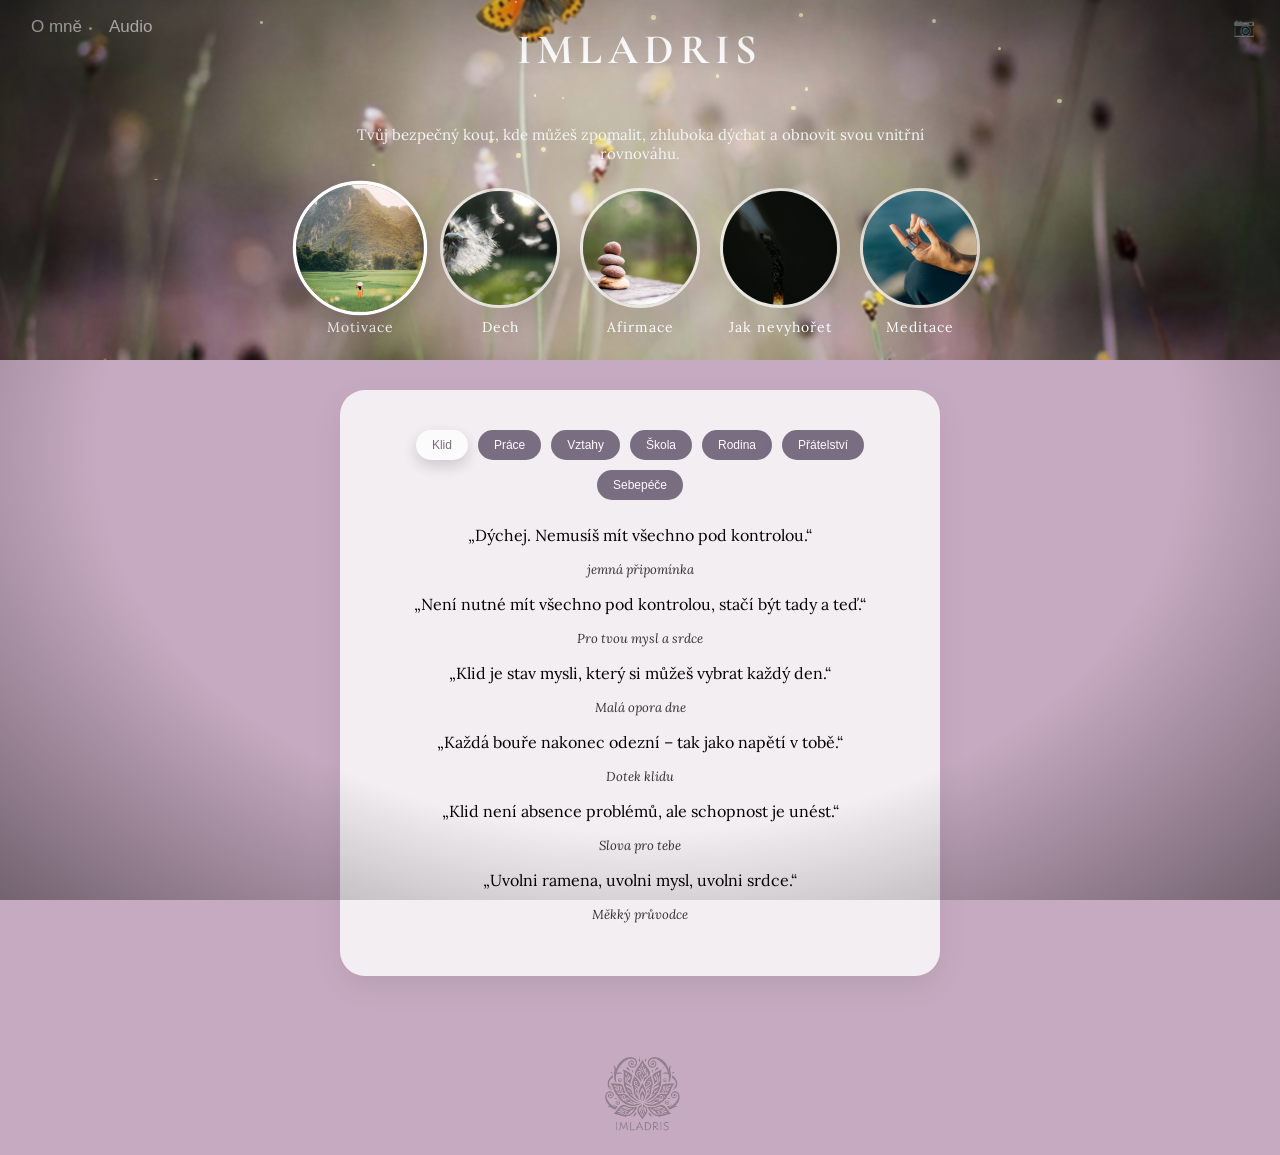
==== commit 46a2986e: "svetlusky na pozadi" ====
--- a/index.html
+++ b/index.html
@@ -118,6 +118,7 @@
 
 <!-- ===== HERO ===== -->
 <header class="hero">
+  <div class="fireflies"></div>
   <div class="hero-overlay">
     <h1>IMLADRIS</h1>
     <div class="title-line"></div>
@@ -882,5 +883,31 @@
 }
 
 </script>
+<script>
+document.addEventListener("DOMContentLoaded", () => {
+  const container = document.querySelector(".fireflies");
+  const count = 18; // kolik světlušek chceš
+
+  for (let i = 0; i < count; i++) {
+    const f = document.createElement("span");
+    f.classList.add("firefly");
+
+    // náhodná pozice
+    f.style.left = Math.random() * 100 + "%";
+    f.style.top = Math.random() * 100 + "%";
+
+    // náhodná velikost
+    const size = Math.random() * 3 + 2;
+    f.style.width = size + "px";
+    f.style.height = size + "px";
+
+    // náhodné zpoždění animace
+    f.style.animationDelay = Math.random() * 10 + "s";
+
+    container.appendChild(f);
+  }
+});
+</script>
+
 </body>
 </html>
--- a/style.css
+++ b/style.css
@@ -717,3 +717,60 @@
 .hidden {
   display: none;
 }
+/* ===== SVĚTLUŠKY ===== */
+
+.hero {
+  position: relative;
+}
+
+/* vrstva se světluškami */
+.fireflies {
+  position: absolute;
+  top: 0;
+  left: 0;
+  width: 100%;
+  height: 50%;          /* jen horní polovina */
+  pointer-events: none; /* aby neblokovaly klikání */
+  overflow: hidden;
+  z-index: 2;          /* nad fotkou */
+}
+
+/* samotná světluška */
+.firefly {
+  position: absolute;
+  width: 4px;
+  height: 4px;
+  background: rgba(255, 255, 200, 0.9);
+  border-radius: 50%;
+  box-shadow: 0 0 8px rgba(255,255,200,0.8);
+  animation: float 12s linear infinite;
+  opacity: 0.8;
+}
+
+/* pohyb */
+@keyframes float {
+  0% {
+    transform: translateY(0) translateX(0);
+    opacity: 0.2;
+  }
+  25% {
+    opacity: 0.8;
+  }
+  50% {
+    transform: translateY(-40px) translateX(30px);
+    opacity: 1;
+  }
+  75% {
+    opacity: 0.6;
+  }
+  100% {
+    transform: translateY(-80px) translateX(-30px);
+    opacity: 0;
+  }
+}
+
+/* obsah nad nimi */
+.hero-content {
+  position: relative;
+  z-index: 3;  /* texty a tlačítka jsou NAD světluškami */
+}
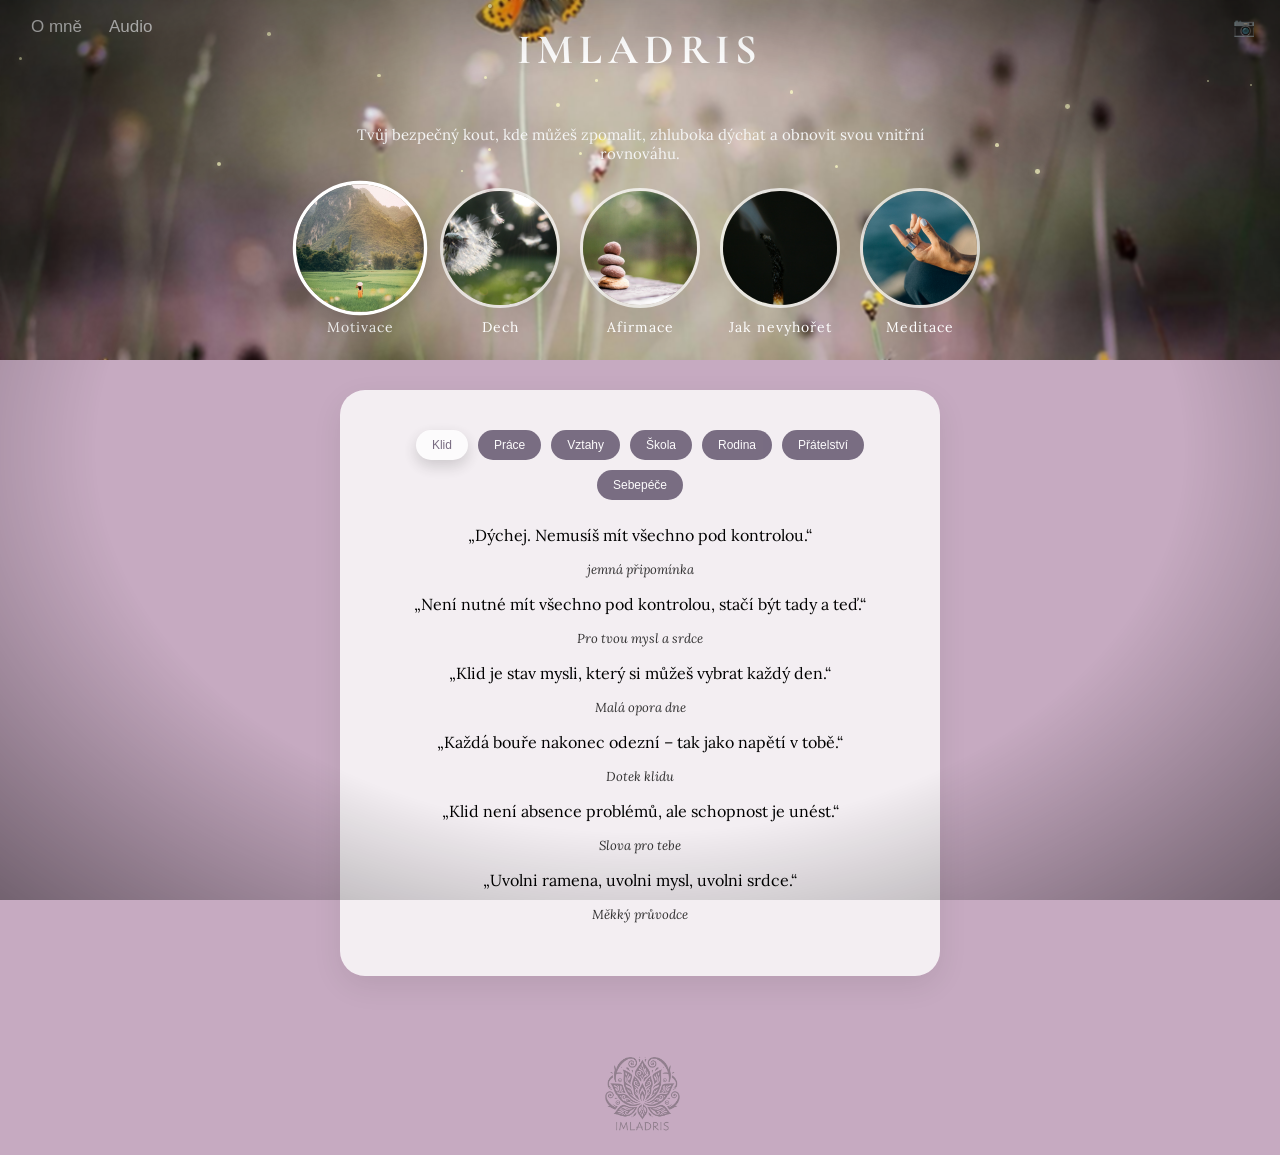
==== commit 52e1befe: "nahrani mensiho audia" ====
--- a/index.html
+++ b/index.html
@@ -774,7 +774,7 @@
 
   <div id="audio-info" class="audio-info hidden">
   <audio id="meditation-audio" controls>
-    <source src="pruvodce_meditaci.mp3" type="audio/mpeg">
+    <source src="pruvodce_meditaci_mensi.mp3" type="audio/mpeg">
     Tvůj prohlížeč nepodporuje přehrávání audia.
   </audio>
 </div>
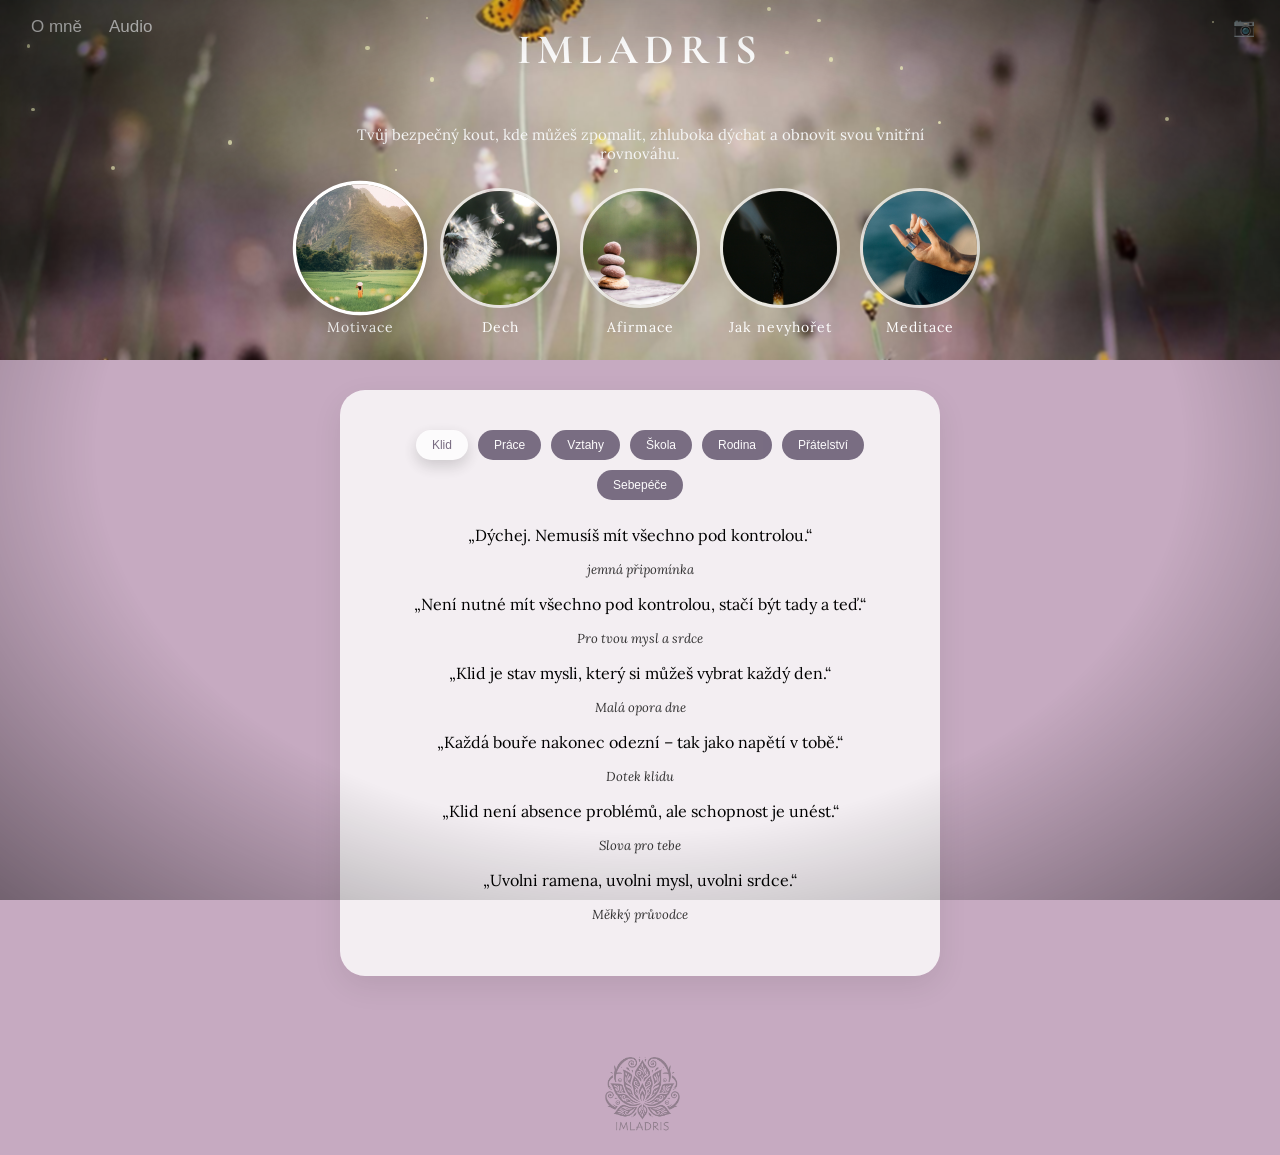
==== commit adc2ce46: "Zkouska s novym audiem pro nahrani" ====
--- a/index.html
+++ b/index.html
@@ -773,11 +773,14 @@
   <button class="audio-btn" onclick="toggleMeditation()">🎧 Audio meditace</button>
 
   <div id="audio-info" class="audio-info hidden">
-  <audio id="meditation-audio" controls>
-    <source src="pruvodce_meditaci_mensi.mp3" type="audio/mpeg">
-    Tvůj prohlížeč nepodporuje přehrávání audia.
-  </audio>
+  <iframe 
+    src="https://audio.com/embed/audio/1854230201228829?theme=image"
+    style="width:100%; max-width:420px; height:210px; border:none; border-radius:8px;"
+    allow="autoplay"
+  ></iframe>
 </div>
+
+
 
 
   </div>
@@ -863,24 +866,17 @@
 <script>
   function toggleMeditation() {
   const box = document.getElementById("audio-info");
-  const audio = document.getElementById("meditation-audio");
   const btn = document.querySelector(".audio-btn");
 
-  // přepnutí viditelnosti
   box.classList.toggle("hidden");
 
-  // když se má zobrazit → hraj
   if (!box.classList.contains("hidden")) {
-    audio.play();
-    btn.textContent = "⏸️ Zastavit meditaci";
-  } 
-  // když se má skrýt → stop
-  else {
-    audio.pause();
-    // audio.currentTime = 0; // vrátí na začátek
+    btn.textContent = "⏸️ Skrýt přehrávač";
+  } else {
     btn.textContent = "🎧 Audio meditace";
   }
 }
+
 
 </script>
 <script>
--- a/style.css
+++ b/style.css
@@ -534,11 +534,21 @@
 }
 
 .audio-info {
-  display: none;
   margin-top: 10px;
   font-size: 14px;
-  opacity: 0.8;
-}
+  opacity: 1;
+
+  max-height: 300px;
+  transition: all 0.3s ease;
+}
+
+.hidden {
+  opacity: 0;
+  max-height: 0;
+  overflow: hidden;
+  pointer-events: none;
+}
+
 /* ===== LOGO POD RÁMEM ===== */
 .logo-stamp {
   margin-top: 25px;
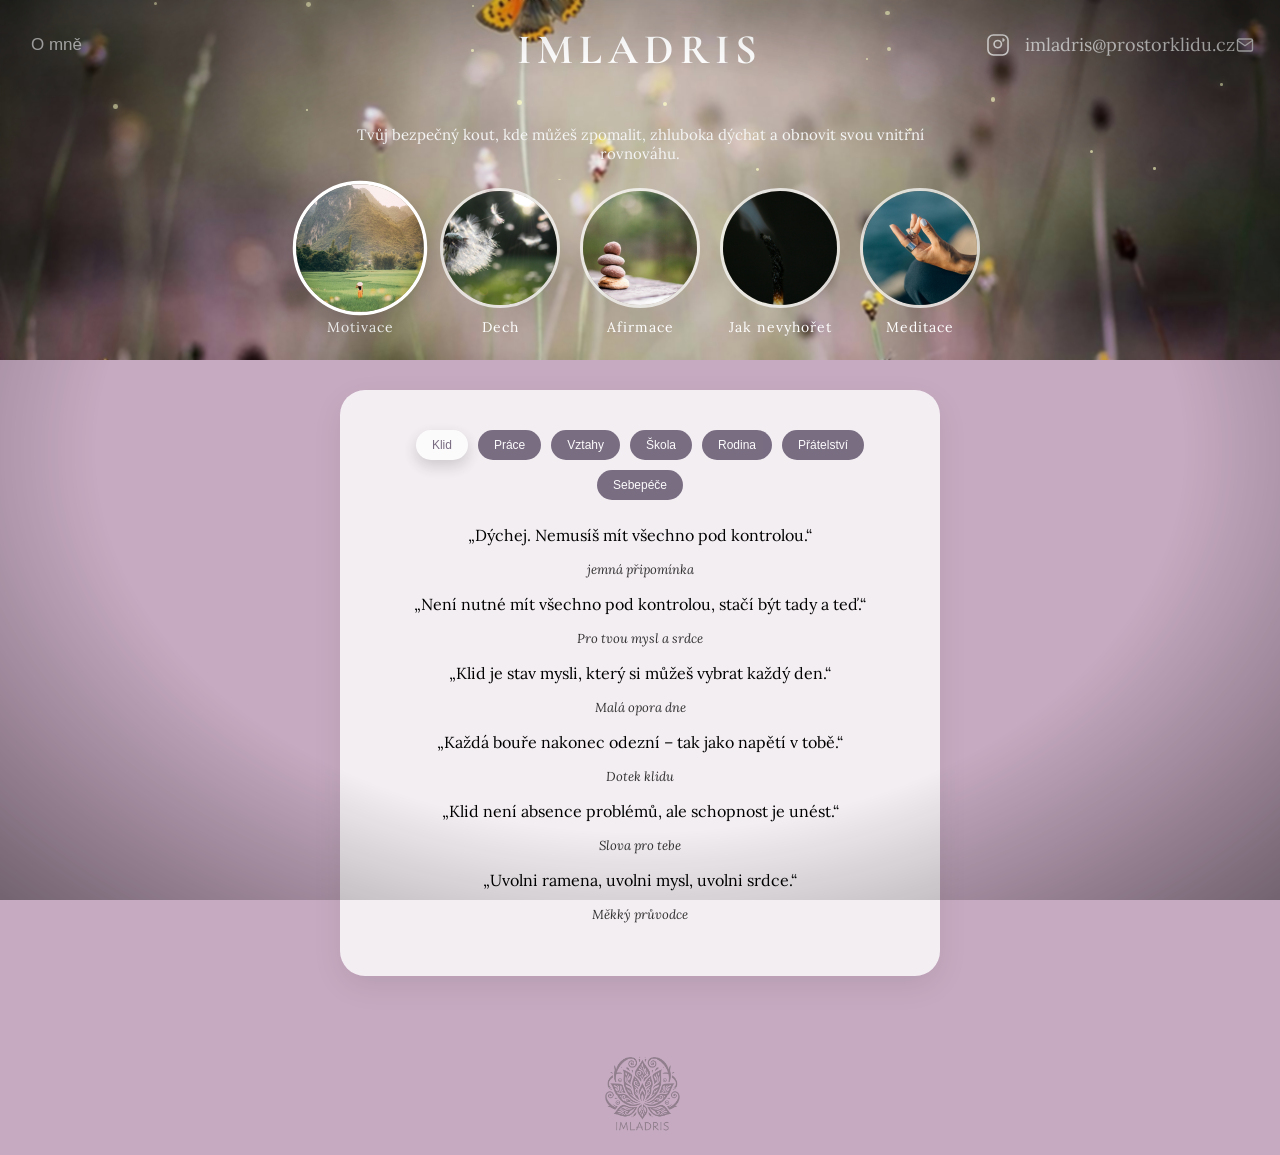
==== commit d4e88f24: "horni lista" ====
--- a/index.html
+++ b/index.html
@@ -18,14 +18,40 @@
 <!-- ===== HORNÍ LIŠTA ===== -->
 <div class="top-bar">
   <div class="top-left">
-    <button class="top-link" onclick="openSection('about-me', this)">O mně</button>
-    <button class="top-link" onclick="openInfo('audio')">Audio</button>
+   <button class="top-link" onclick="openSection('about-me', this)">O mně</button>
   </div>
 
   <div class="top-right">
-    <span class="insta-icon">📷</span>
+    <a href="https://www.instagram.com/imladris.prostor_klidu/"
+       target="_blank"
+       class="icon-link insta-icon"
+       title="Instagram">
+
+      <!-- Instagram SVG -->
+      <svg viewBox="0 0 24 24" width="22" height="22"
+           fill="currentColor" xmlns="http://www.w3.org/2000/svg">
+        <path d="M7.75 2h8.5A5.75 5.75 0 0 1 22 7.75v8.5A5.75 5.75 0 0 1 16.25 22h-8.5A5.75 5.75 0 0 1 2 16.25v-8.5A5.75 5.75 0 0 1 7.75 2zm0 1.5A4.25 4.25 0 0 0 3.5 7.75v8.5A4.25 4.25 0 0 0 7.75 20.5h8.5a4.25 4.25 0 0 0 4.25-4.25v-8.5A4.25 4.25 0 0 0 16.25 3.5h-8.5zm8.38 2.43a.75.75 0 0 1 1.06 0l.88.88a.75.75 0 0 1 0 1.06l-.88.88a.75.75 0 0 1-1.06-1.06l.38-.38-.38-.38a.75.75 0 0 1 0-1.06zm-4.38 1.12a4.13 4.13 0 1 1 0 8.26 4.13 4.13 0 0 1 0-8.26zm0 1.5a2.62 2.62 0 1 0 0 5.24 2.62 2.62 0 0 0 0-5.24z"></path>
+      </svg>
+    </a>
+
+   <a href="https://mail.google.com/mail/?view=cm&to=imladris@prostorklidu.cz"
+   target="_blank"
+   class="icon-link mail-icon"
+   title="Napsat email">
+<p>imladris@prostorklidu.cz</p>
+  <!-- EMAIL SVG -->
+  <svg viewBox="0 0 24 24" width="22" height="22"
+       fill="none" stroke="currentColor" stroke-width="1.8"
+       stroke-linecap="round" stroke-linejoin="round"
+       xmlns="http://www.w3.org/2000/svg">
+    <rect x="2" y="4" width="20" height="16" rx="2"></rect>
+    <polyline points="2,6 12,13 22,6"></polyline>
+  </svg>
+
+</a>
   </div>
 </div>
+
 
 <section id="about-me" class="page-section">
   <div class="milk-card about-card">
@@ -114,7 +140,7 @@
   </div>
 </section>
 
-<div id="audio" class="info-box">Zatím tu nic není, ale brzy přibyde 🎧</div>
+
 
 <!-- ===== HERO ===== -->
 <header class="hero">
@@ -806,16 +832,7 @@
   el.classList.add('active');
 }
 
-function openInfo(id) {
-  document.querySelectorAll('.info-box')
-    .forEach(b => b.style.display = 'none');
-
-  const box = document.getElementById(id);
-  if (box) {
-    box.style.display = 'block';
-    setTimeout(() => box.style.display = 'none', 3000);
-  }
-}
+
 </script>
 
 <script>
--- a/style.css
+++ b/style.css
@@ -146,60 +146,59 @@
 /* ===== HORNÍ LIŠTA ===== */
 .top-bar {
   position: absolute;
-  top: 15px;
+  top: 0;
   left: 0;
   width: 100%;
-  padding: 0 25px;
+
   display: flex;
   justify-content: space-between;
   align-items: center;
-  z-index: 50;
-}
-
+
+  padding: 15px 25px;
+  z-index: 10;
+}
+
+/* LEVÁ ČÁST */
 .top-left {
   display: flex;
   gap: 15px;
 }
 
+/* PRAVÁ ČÁST */
+.top-right {
+  display: flex;
+  gap: 12px;
+  align-items: center;
+}
+
+/* ODKAZY */
 .top-link {
   background: none;
   border: none;
-  color: rgba(255, 255, 255, 0.877);
+  color: rgba(255, 255, 255, 0.9);
   font-size: 17px;
   cursor: pointer;
-  opacity: 1.0;
-  transition: 0.3s;
+ transition: 0.3s;
 }
 
 .top-link:hover {
-  opacity: 1;
-  text-decoration: underline;
-}
-
-.top-right .insta-icon {
+text-decoration: underline;
+}
+
+/* IKONY */
+.icon-link {
+  color: white;
   font-size: 18px;
-  cursor: pointer;
+  text-decoration: none;
+  transition: 0.2s;
+}
+
+.icon-link:hover {
   opacity: 0.7;
-}
-
-.top-right .insta-icon:hover {
-  opacity: 1;
-}
-/* ===== INFO OKNA ===== */
-.info-box {
-  position: fixed;
-  top: 80px;
-  left: 50%;
-  transform: translateX(-50%);
-  background: rgba(255,255,255,0.9);
-  padding: 18px 25px;
-  border-radius: 18px;
-  font-size: 14px;
-  color: #333;
-  display: none;
-  z-index: 100;
-  box-shadow: 0 10px 25px rgba(0,0,0,0.15);
-}
+  transform: scale(1.1);
+}
+
+
 /* ===== ANIMACE AKTIVNÍHO KOLEČKA ===== */
 
 /* základ – ať se vše hýbe plynule */
@@ -784,3 +783,36 @@
   position: relative;
   z-index: 3;  /* texty a tlačítka jsou NAD světluškami */
 }
+.top-right {
+  display: flex;
+  gap: 12px;
+  align-items: center;
+}
+
+.icon-link {
+  color: rgba(255, 255, 255, 0.85);   /* stejná bílá jako menu */
+  text-decoration: none;
+  display: flex;
+  align-items: center;
+  transition: 0.2s ease;
+}
+
+.icon-link svg {
+  width: 20px;
+  height: 18px;
+}
+
+/* jemný hover efekt */
+.icon-link:hover {
+  opacity: 0.7;
+  transform: scale(1.1);
+}
+.top-right {
+  display: flex;
+  gap: 14px;
+  align-items: center;
+}
+.insta-icon svg {
+  width: 26px;   /* zkus třeba 26–30 */
+  height: 26px;
+}
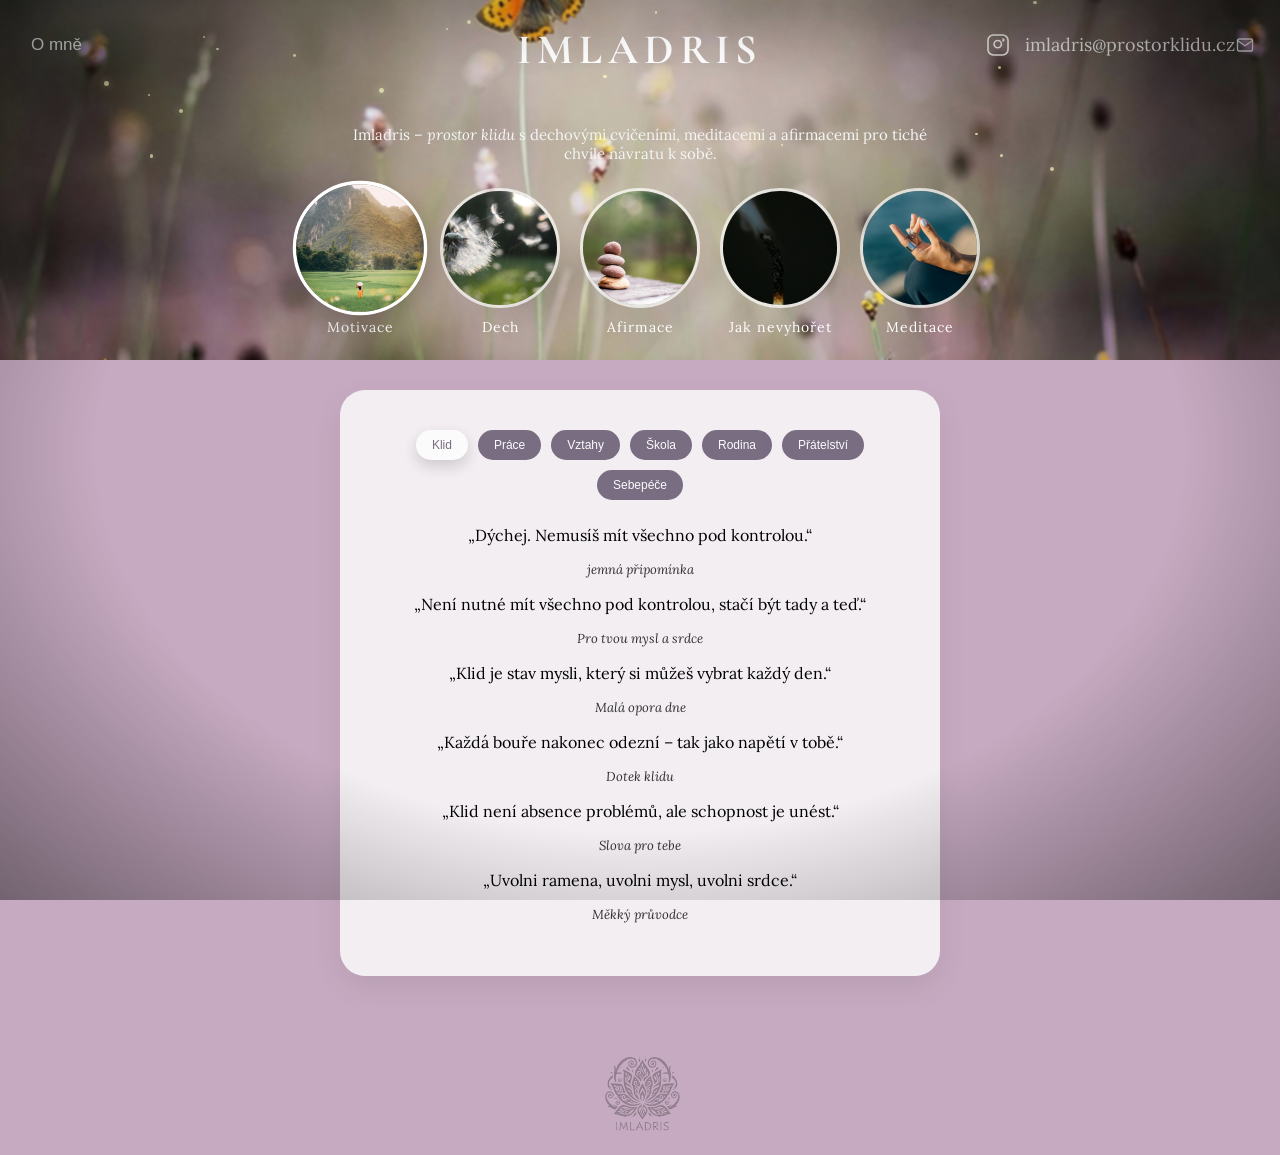
==== commit b23d1b2f: "subtitlle class hero" ====
--- a/index.html
+++ b/index.html
@@ -149,8 +149,10 @@
     <h1>IMLADRIS</h1>
     <div class="title-line"></div>
     <p class="hero-subtitle">
-      Tvůj bezpečný kout, kde můžeš zpomalit, zhluboka dýchat a obnovit svou vnitřní rovnováhu.
-    </p>
+  Imladris – <em>prostor klidu</em> s dechovými cvičeními, meditacemi a afirmacemi
+  pro tiché chvíle návratu k sobě.
+</p>
+
 
     <div class="image-menu">
       <div class="image-btn active" onclick="openSection('motivace', this)">
